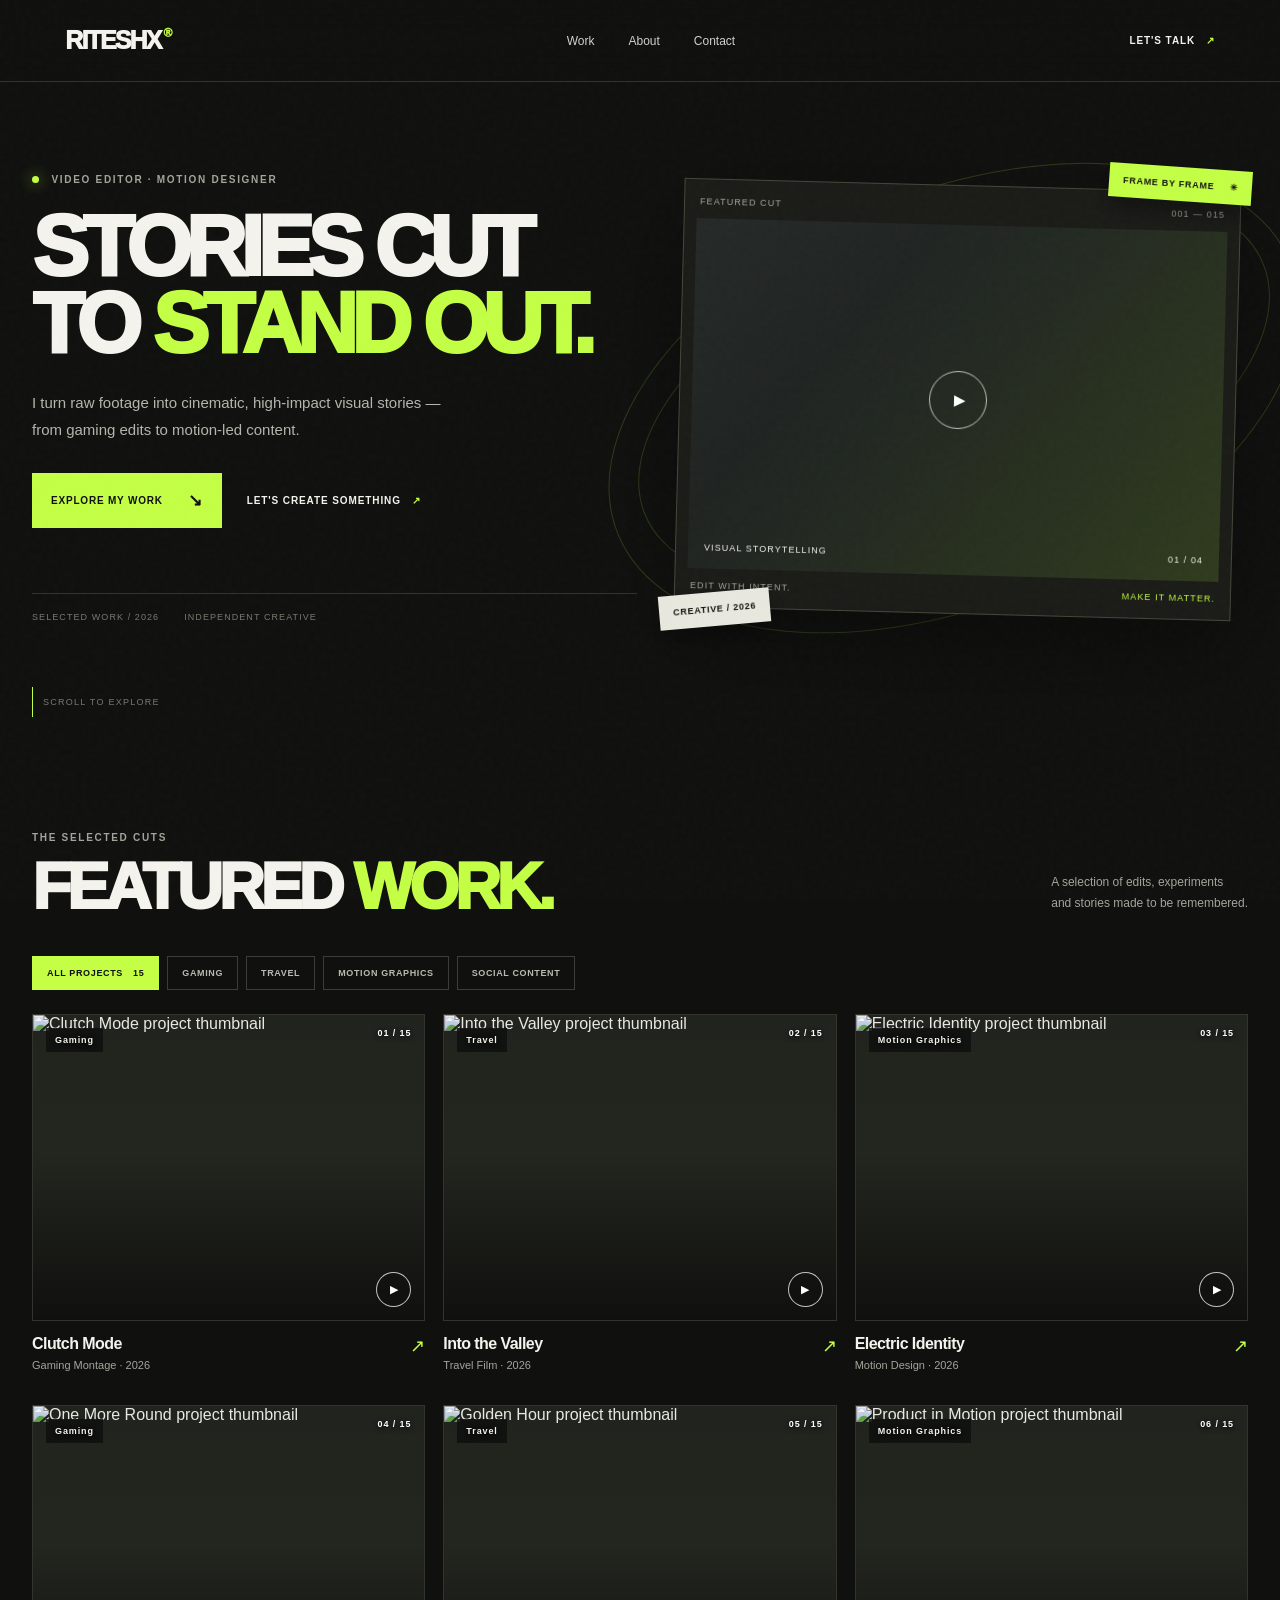
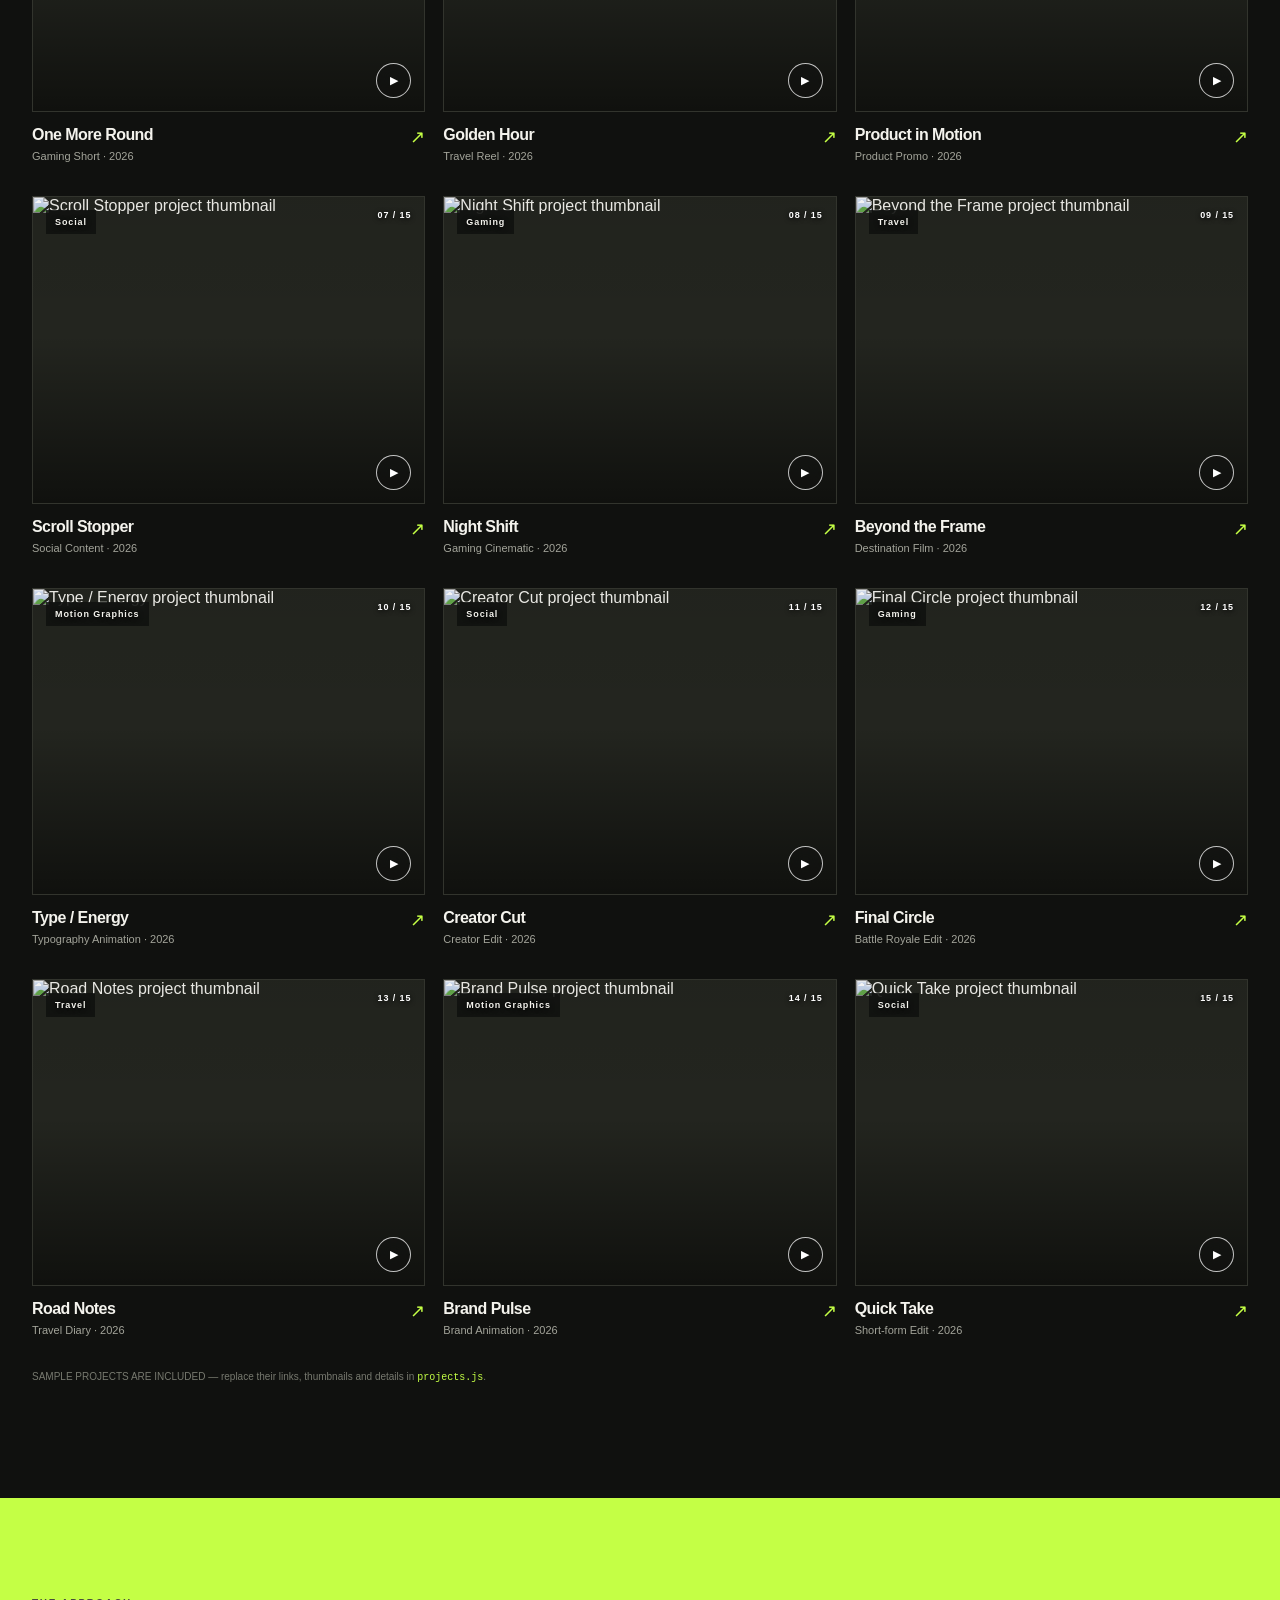
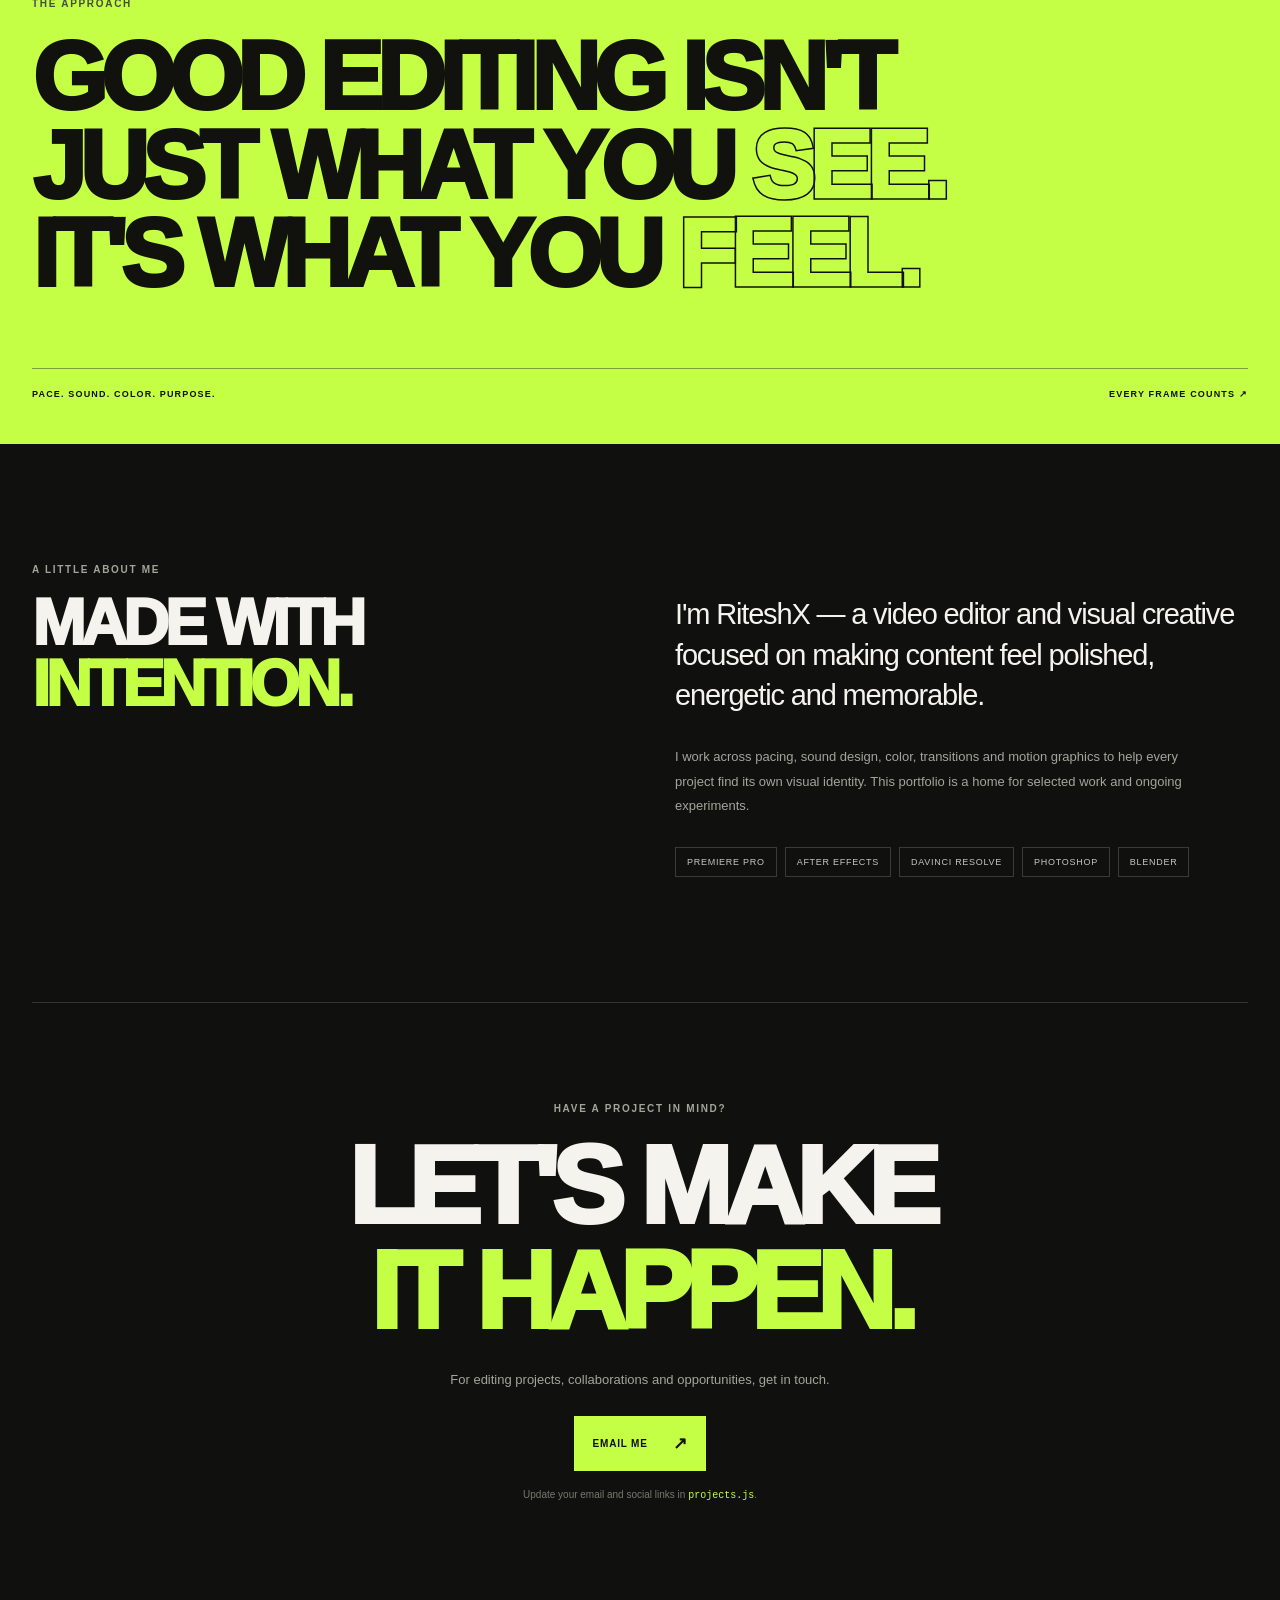
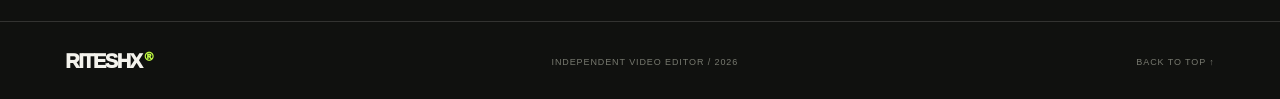
==== index.html @ 4f47b0ae "Add files via upload" ====
<!DOCTYPE html>
<html lang="en">
<head>
  <meta charset="UTF-8">
  <meta name="viewport" content="width=device-width, initial-scale=1.0">
  <meta name="theme-color" content="#10110f">
  <meta name="description" content="RiteshX — video editor and motion designer. Explore selected video projects, gaming edits, travel films and motion graphics.">
  <title>RiteshX® — Video Editor & Motion Designer</title>
  <link rel="preconnect" href="https://www.youtube-nocookie.com">
  <link rel="stylesheet" href="style.css">
  <script src="projects.js" defer></script>
  <script src="script.js" defer></script>
</head>
<body>
  <div class="noise" aria-hidden="true"></div>
  <header class="site-header">
    <a class="wordmark" href="#home" aria-label="RiteshX home">RITESHX<span>®</span></a>
    <nav aria-label="Main navigation">
      <a href="#work">Work</a>
      <a href="#about">About</a>
      <a href="#contact">Contact</a>
    </nav>
    <a class="header-cta" href="#contact">LET'S TALK <span>↗</span></a>
    <button class="menu-toggle" aria-label="Open navigation" aria-expanded="false">☰</button>
  </header>

  <main>
    <section class="hero section-wrap" id="home">
      <div class="hero-copy">
        <p class="eyebrow"><span class="status-dot"></span> VIDEO EDITOR · MOTION DESIGNER</p>
        <h1>STORIES CUT<br>TO <em>STAND OUT.</em></h1>
        <p class="hero-description">I turn raw footage into cinematic, high-impact visual stories — from gaming edits to motion-led content.</p>
        <div class="hero-actions">
          <a class="button button-primary" href="#work">EXPLORE MY WORK <span>↘</span></a>
          <a class="text-link" href="#contact">LET'S CREATE SOMETHING <span>↗</span></a>
        </div>
        <div class="hero-meta">
          <span>SELECTED WORK / 2026</span>
          <span>INDEPENDENT CREATIVE</span>
        </div>
      </div>
      <div class="hero-art" aria-label="Featured project preview">
        <div class="hero-frame">
          <div class="hero-frame-top"><span>FEATURED CUT</span><span>001 — 015</span></div>
          <div class="hero-image" id="hero-image">
            <div class="hero-image-overlay"></div>
            <div class="hero-play">▶</div>
            <div class="hero-image-caption"><span>VISUAL STORYTELLING</span><span>01 / 04</span></div>
          </div>
          <div class="hero-frame-bottom"><span>EDIT WITH INTENT.</span><span class="lime">MAKE IT MATTER.</span></div>
        </div>
        <div class="orbit orbit-one"></div><div class="orbit orbit-two"></div>
        <div class="floating-tag tag-top">FRAME BY FRAME <span>✳</span></div>
        <div class="floating-tag tag-bottom">CREATIVE / 2026</div>
      </div>
      <a class="scroll-cue" href="#work"><span></span> SCROLL TO EXPLORE</a>
    </section>

    <section class="work-section section-wrap" id="work">
      <div class="section-heading">
        <div><p class="eyebrow">THE SELECTED CUTS</p><h2>FEATURED <em>WORK.</em></h2></div>
        <p class="section-note">A selection of edits, experiments<br>and stories made to be remembered.</p>
      </div>
      <div class="filter-row" id="filters" aria-label="Filter projects">
        <button class="filter-chip active" data-filter="All">ALL PROJECTS <span>15</span></button>
        <button class="filter-chip" data-filter="Gaming">GAMING</button>
        <button class="filter-chip" data-filter="Travel">TRAVEL</button>
        <button class="filter-chip" data-filter="Motion Graphics">MOTION GRAPHICS</button>
        <button class="filter-chip" data-filter="Social">SOCIAL CONTENT</button>
      </div>
      <div class="project-grid" id="project-grid" aria-live="polite"></div>
      <p class="grid-footnote">SAMPLE PROJECTS ARE INCLUDED — replace their links, thumbnails and details in <code>projects.js</code>.</p>
    </section>

    <section class="statement-section">
      <div class="section-wrap statement-inner">
        <p class="eyebrow">THE APPROACH</p>
        <h2>GOOD EDITING ISN'T<br>JUST WHAT YOU <em>SEE.</em><br>IT'S WHAT YOU <em>FEEL.</em></h2>
        <div class="statement-bottom"><span>PACE. SOUND. COLOR. PURPOSE.</span><span>EVERY FRAME COUNTS ↗</span></div>
      </div>
    </section>

    <section class="about-section section-wrap" id="about">
      <div class="about-title"><p class="eyebrow">A LITTLE ABOUT ME</p><h2>MADE WITH<br><em>INTENTION.</em></h2></div>
      <div class="about-content">
        <p class="about-lead">I'm RiteshX — a video editor and visual creative focused on making content feel polished, energetic and memorable.</p>
        <p class="about-body">I work across pacing, sound design, color, transitions and motion graphics to help every project find its own visual identity. This portfolio is a home for selected work and ongoing experiments.</p>
        <div class="tool-list"><span>PREMIERE PRO</span><span>AFTER EFFECTS</span><span>DAVINCI RESOLVE</span><span>PHOTOSHOP</span><span>BLENDER</span></div>
      </div>
    </section>

    <section class="contact-section section-wrap" id="contact">
      <p class="eyebrow">HAVE A PROJECT IN MIND?</p>
      <h2>LET'S MAKE<br><em>IT HAPPEN.</em></h2>
      <p class="contact-copy">For editing projects, collaborations and opportunities, get in touch.</p>
      <a class="button button-primary" id="email-link" href="mailto:hello@example.com">EMAIL ME <span>↗</span></a>
      <p class="contact-hint">Update your email and social links in <code>projects.js</code>.</p>
    </section>
  </main>

  <footer class="site-footer">
    <a class="wordmark" href="#home">RITESHX<span>®</span></a>
    <span>INDEPENDENT VIDEO EDITOR / 2026</span>
    <a href="#home">BACK TO TOP ↑</a>
  </footer>

  <div class="modal" id="project-modal" role="dialog" aria-modal="true" aria-labelledby="modal-title" hidden>
    <div class="modal-backdrop" data-close-modal></div>
    <div class="modal-panel">
      <button class="modal-close" aria-label="Close project details" data-close-modal>×</button>
      <div class="modal-video-wrap" id="modal-video-wrap"></div>
      <div class="modal-details">
        <div><p class="eyebrow" id="modal-category">PROJECT</p><h2 id="modal-title">Project title</h2></div>
        <div class="modal-copy"><p id="modal-description"></p><div class="modal-meta"><span id="modal-role"></span><span id="modal-tools"></span></div><a class="text-link modal-youtube-link" id="modal-youtube-link" href="#" target="_blank" rel="noopener noreferrer">WATCH ON YOUTUBE ↗</a></div>
      </div>
    </div>
  </div>
</body>
</html>
---- style.css ----
:root {
  --bg: #10110f;
  --panel: #171815;
  --panel-2: #20211d;
  --text: #f4f3ed;
  --muted: #a3a49a;
  --line: rgba(244,243,237,.15);
  --lime: #c4ff45;
  --max: 1240px;
}
* { box-sizing: border-box; }
html { scroll-behavior: smooth; scroll-padding-top: 90px; }
body { margin: 0; background: var(--bg); color: var(--text); font-family: Inter, "Helvetica Neue", Arial, sans-serif; }
body.modal-open { overflow: hidden; }
a { color: inherit; text-decoration: none; }
button { font: inherit; }
::selection { color: #10110f; background: var(--lime); }
.noise { position: fixed; inset: 0; pointer-events: none; z-index: 20; opacity: .035; background-image: url("data:image/svg+xml,%3Csvg viewBox='0 0 180 180' xmlns='http://www.w3.org/2000/svg'%3E%3Cfilter id='n'%3E%3CfeTurbulence type='fractalNoise' baseFrequency='.9' numOctaves='3' stitchTiles='stitch'/%3E%3C/filter%3E%3Crect width='100%25' height='100%25' filter='url(%23n)' opacity='.6'/%3E%3C/svg%3E"); }
.section-wrap { width: min(var(--max), calc(100% - 64px)); margin: 0 auto; }
.site-header { height: 82px; display: flex; align-items: center; justify-content: space-between; padding: 0 5.1%; border-bottom: 1px solid var(--line); position: sticky; top: 0; z-index: 10; background: rgba(16,17,15,.88); backdrop-filter: blur(16px); }
.wordmark { font-weight: 950; letter-spacing: -.075em; font-size: 25px; }
.wordmark span { color: var(--lime); font-size: 12px; vertical-align: top; margin-left: 3px; letter-spacing: 0; }
.site-header nav { display: flex; gap: 34px; color: #d2d2ca; font-size: 12px; }
.site-header nav a:hover, .site-footer a:hover { color: var(--lime); }
.header-cta, .text-link { font-size: 10px; font-weight: 800; letter-spacing: .09em; }
.header-cta span, .text-link span { color: var(--lime); margin-left: 7px; }
.menu-toggle { display: none; background: none; border: 0; color: var(--text); font-size: 24px; }
.hero { min-height: 660px; display: grid; grid-template-columns: 1.02fr .98fr; align-items: center; gap: 30px; position: relative; padding-top: 62px; padding-bottom: 90px; }
.eyebrow { font-size: 10px; letter-spacing: .17em; font-weight: 800; color: var(--muted); margin: 0 0 24px; }
.status-dot { display: inline-block; width: 7px; height: 7px; background: var(--lime); border-radius: 50%; margin-right: 8px; box-shadow: 0 0 14px rgba(196,255,69,.65); }
h1, h2, p { margin-top: 0; }
.hero h1 { font-size: clamp(50px, 6.6vw, 92px); line-height: .91; letter-spacing: -.075em; margin: 0; font-weight: 950; }
h1 em, h2 em { color: var(--lime); font-style: normal; }
.hero-description { max-width: 425px; color: #b5b6ad; font-size: 15px; line-height: 1.8; margin: 27px 0 30px; }
.hero-actions { display: flex; align-items: center; gap: 25px; flex-wrap: wrap; }
.button { display: inline-flex; align-items: center; gap: 25px; padding: 16px 18px; font-size: 10px; letter-spacing: .08em; font-weight: 900; border: 1px solid transparent; transition: transform .2s, background .2s; }
.button:hover { transform: translateY(-3px); }
.button-primary { background: var(--lime); color: #10110f; }
.button-primary span { font-size: 17px; }
.hero-meta { display: flex; gap: 25px; flex-wrap: wrap; border-top: 1px solid var(--line); padding-top: 18px; margin-top: 65px; color: #77796f; font-size: 9px; letter-spacing: .12em; }
.hero-art { position: relative; padding: 22px 12px 20px; }
.hero-frame { position: relative; z-index: 1; background: #1b1c18; border: 1px solid #44463a; padding: 12px; transform: rotate(1.5deg); box-shadow: 0 30px 90px rgba(0,0,0,.42); }
.hero-frame-top, .hero-frame-bottom { display: flex; justify-content: space-between; font-size: 9px; letter-spacing: .12em; padding: 5px 3px 12px; color: #a5a69c; }
.hero-frame-bottom { padding: 12px 3px 4px; }
.lime { color: var(--lime); }
.hero-image { min-height: 350px; position: relative; overflow: hidden; background: #282d2b url("https://images.unsplash.com/photo-1519608487953-e999c86e7455?auto=format&fit=crop&w=1200&q=85") center/cover; }
.hero-image:after { content: ""; position: absolute; inset: 0; background: linear-gradient(135deg, rgba(9,12,10,.08), rgba(9,12,10,.7)); }
.hero-image-overlay { position: absolute; inset: 0; z-index: 1; background: linear-gradient(130deg, transparent 30%, rgba(196,255,69,.16)); mix-blend-mode: screen; }
.hero-play { position: absolute; z-index: 2; top: 50%; left: 50%; transform: translate(-50%,-50%); width: 58px; height: 58px; display: grid; place-items: center; padding-left: 3px; border: 1px solid rgba(255,255,255,.7); border-radius: 50%; color: white; font-size: 15px; backdrop-filter: blur(6px); }
.hero-image-caption { position: absolute; z-index: 2; bottom: 16px; left: 16px; right: 16px; display: flex; justify-content: space-between; font-size: 9px; letter-spacing: .12em; }
.orbit { position: absolute; border: 1px solid rgba(196,255,69,.18); border-radius: 50%; transform: rotate(-22deg); }
.orbit-one { width: 115%; height: 70%; top: 13%; left: -8%; }
.orbit-two { width: 125%; height: 88%; top: 6%; left: -13%; }
.floating-tag { position: absolute; z-index: 2; background: var(--lime); color: #151610; font-size: 9px; font-weight: 900; letter-spacing: .08em; padding: 12px 14px; box-shadow: 0 10px 25px #0006; }
.floating-tag span { margin-left: 12px; }
.tag-top { top: 4px; right: -4px; transform: rotate(4deg); }
.tag-bottom { bottom: 8px; left: -8px; background: #e8e8df; transform: rotate(-5deg); }
.scroll-cue { position: absolute; bottom: 25px; left: 0; display: flex; gap: 10px; align-items: center; font-size: 9px; letter-spacing: .14em; color: #77796f; }
.scroll-cue span { height: 30px; width: 1px; background: var(--lime); }
.work-section { padding-top: 90px; padding-bottom: 115px; }
.section-heading { display: flex; justify-content: space-between; align-items: end; margin-bottom: 38px; }
.section-heading .eyebrow { margin-bottom: 14px; }
h2 { font-size: clamp(38px, 5vw, 64px); line-height: .95; letter-spacing: -.07em; font-weight: 950; margin-bottom: 0; }
.section-note { color: var(--muted); font-size: 12px; line-height: 1.8; margin-bottom: 3px; }
.filter-row { display: flex; flex-wrap: wrap; gap: 8px; margin-bottom: 24px; }
.filter-chip { cursor: pointer; border: 1px solid #3c3d36; background: transparent; color: #b9bab1; padding: 11px 14px; font-size: 9px; font-weight: 800; letter-spacing: .07em; transition: .2s; }
.filter-chip span { color: var(--lime); margin-left: 7px; }
.filter-chip:hover, .filter-chip.active { color: #11120e; background: var(--lime); border-color: var(--lime); }
.filter-chip.active span { color: #11120e; }
.project-grid { display: grid; grid-template-columns: repeat(3, minmax(0,1fr)); gap: 34px 18px; }
.project-card { min-width: 0; cursor: pointer; outline: none; }
.project-card:focus-visible .project-thumb { outline: 2px solid var(--lime); outline-offset: 4px; }
.project-thumb { aspect-ratio: 1.28; background: #23251f; position: relative; overflow: hidden; border: 1px solid #32342d; }
.project-thumb img, .project-thumb video { width: 100%; height: 100%; object-fit: cover; display: block; transition: transform .65s cubic-bezier(.2,.75,.2,1), filter .4s; }
.project-thumb img { filter: saturate(.8); }
.project-card:hover .project-thumb img, .project-card:hover .project-thumb video { transform: scale(1.055); }
.project-thumb:after { content: ""; position: absolute; inset: 0; pointer-events: none; background: linear-gradient(180deg, rgba(0,0,0,.05), transparent 45%, rgba(0,0,0,.55)); }
.card-topline { position: absolute; top: 13px; left: 13px; right: 13px; z-index: 2; display: flex; justify-content: space-between; font-size: 9px; font-weight: 800; letter-spacing: .1em; text-shadow: 0 1px 5px #000; }
.card-category { background: rgba(14,15,13,.78); padding: 7px 9px; backdrop-filter: blur(8px); }
.card-index { color: white; }
.preview-indicator { position: absolute; z-index: 2; right: 13px; bottom: 13px; width: 35px; height: 35px; display: grid; place-items: center; border-radius: 50%; border: 1px solid rgba(255,255,255,.75); color: white; font-size: 11px; background: #1115; backdrop-filter: blur(8px); transition: .25s; }
.project-card:hover .preview-indicator { background: var(--lime); color: #111; border-color: var(--lime); }
.project-info { display: flex; justify-content: space-between; gap: 12px; align-items: start; padding-top: 14px; }
.project-info h3 { font-size: 16px; letter-spacing: -.035em; margin: 0 0 6px; }
.project-info p { font-size: 11px; color: var(--muted); margin: 0; }
.project-arrow { color: var(--lime); font-size: 18px; }
.grid-footnote { margin: 35px 0 0; font-size: 10px; color: #77796f; }
code { font-family: Consolas, monospace; color: var(--lime); }
.statement-section { background: var(--lime); color: #11120e; padding: 100px 0 45px; }
.statement-inner .eyebrow { color: #484d3b; }
.statement-inner h2 { font-size: clamp(45px, 7.5vw, 100px); line-height: .92; }
.statement-inner h2 em { color: transparent; -webkit-text-stroke: 1.5px #11120e; }
.statement-bottom { display: flex; justify-content: space-between; gap: 15px; border-top: 1px solid #7d9e3a; padding-top: 20px; margin-top: 70px; font-size: 9px; font-weight: 900; letter-spacing: .13em; }
.about-section { display: grid; grid-template-columns: 1fr 1fr; gap: 70px; padding-top: 120px; padding-bottom: 125px; }
.about-title .eyebrow { margin-bottom: 18px; }
.about-content { padding-top: 30px; }
.about-lead { font-size: clamp(20px, 2.5vw, 29px); line-height: 1.4; letter-spacing: -.04em; }
.about-body { color: var(--muted); font-size: 13px; line-height: 1.9; max-width: 510px; }
.tool-list { display: flex; flex-wrap: wrap; gap: 8px; margin-top: 28px; }
.tool-list span { border: 1px solid #3a3c34; padding: 9px 11px; color: #c6c7bd; font-size: 9px; letter-spacing: .08em; }
.contact-section { border-top: 1px solid var(--line); text-align: center; padding-top: 100px; padding-bottom: 110px; }
.contact-section .eyebrow { margin-bottom: 20px; }
.contact-section h2 { font-size: clamp(55px, 9vw, 110px); }
.contact-copy { margin: 25px auto 25px; max-width: 380px; color: var(--muted); font-size: 13px; line-height: 1.8; }
.contact-hint { margin-top: 18px; font-size: 10px; color: #77796f; }
.site-footer { border-top: 1px solid var(--line); min-height: 80px; padding: 20px 5.1%; display: flex; align-items: center; justify-content: space-between; gap: 20px; color: #77796f; font-size: 9px; letter-spacing: .1em; }
.site-footer .wordmark { color: var(--text); font-size: 20px; }
.modal[hidden] { display: none; }
.modal { position: fixed; inset: 0; z-index: 50; display: grid; place-items: center; padding: 22px; }
.modal-backdrop { position: absolute; inset: 0; background: rgba(0,0,0,.82); backdrop-filter: blur(12px); }
.modal-panel { position: relative; z-index: 1; width: min(960px, 100%); max-height: 92vh; overflow: auto; background: #171815; border: 1px solid #44463c; box-shadow: 0 25px 100px #000b; }
.modal-close { position: absolute; z-index: 4; right: 12px; top: 12px; border: 1px solid #ffffff65; background: #10110fbb; color: white; font-size: 27px; width: 40px; height: 40px; cursor: pointer; }
.modal-video-wrap { aspect-ratio: 16/9; background: #090a08; }
.modal-video-wrap iframe { width: 100%; height: 100%; border: 0; display: block; }
.modal-video-placeholder { display: grid; place-items: center; height: 100%; min-height: 240px; color: var(--muted); text-align: center; padding: 30px; }
.modal-details { padding: 28px 32px 34px; display: grid; grid-template-columns: .9fr 1.1fr; gap: 30px; }
.modal-details .eyebrow { margin-bottom: 12px; }
.modal-details h2 { font-size: clamp(28px,4vw,44px); }
.modal-copy p { color: #c1c2b8; font-size: 13px; line-height: 1.8; }
.modal-meta { display: flex; flex-wrap: wrap; gap: 8px; margin: 18px 0 22px; }
.modal-meta span { font-size: 9px; color: var(--lime); border: 1px solid #4a4d3e; padding: 8px 10px; }
.modal-youtube-link { display: inline-block; }
@media (max-width: 900px) {
  .hero { grid-template-columns: 1fr; padding-top: 70px; gap: 45px; }
  .hero-copy { max-width: 700px; }
  .hero-art { width: min(600px, 90%); margin: 0 auto; }
  .hero-meta { margin-top: 35px; }
  .scroll-cue { display: none; }
  .project-grid { grid-template-columns: repeat(2,minmax(0,1fr)); }
  .about-section { gap: 35px; }
}
@media (max-width: 620px) {
  .section-wrap { width: calc(100% - 36px); }
  .site-header { height: 68px; padding: 0 18px; }
  .site-header nav { display: none; position: absolute; top: 67px; left: 0; right: 0; padding: 22px 18px; background: #151612; border-bottom: 1px solid var(--line); flex-direction: column; gap: 20px; }
  .site-header nav.open { display: flex; }
  .header-cta { margin-left: auto; margin-right: 18px; font-size: 9px; }
  .menu-toggle { display: block; cursor: pointer; }
  .hero { min-height: auto; padding-top: 58px; padding-bottom: 65px; }
  .hero h1 { font-size: clamp(48px, 14vw, 76px); }
  .hero-description { font-size: 13px; }
  .hero-actions { align-items: flex-start; flex-direction: column; gap: 18px; }
  .hero-meta { font-size: 8px; gap: 14px; }
  .hero-art { width: 100%; padding: 15px 4px; }
  .hero-image { min-height: 260px; }
  .floating-tag { font-size: 8px; padding: 10px; }
  .work-section { padding-top: 65px; padding-bottom: 75px; }
  .section-heading { align-items: flex-start; flex-direction: column; gap: 18px; }
  .section-note br { display: none; }
  .filter-row { gap: 6px; }
  .filter-chip { padding: 10px; font-size: 8px; }
  .project-grid { gap: 26px 10px; }
  .project-thumb { aspect-ratio: .95; }
  .project-info h3 { font-size: 13px; }
  .project-info p { font-size: 10px; line-height: 1.5; }
  .card-topline { top: 8px; left: 8px; right: 8px; font-size: 7px; }
  .card-category { padding: 6px; }
  .preview-indicator { right: 8px; bottom: 8px; width: 29px; height: 29px; }
  .statement-section { padding-top: 70px; }
  .statement-bottom { margin-top: 45px; flex-direction: column; }
  .about-section { grid-template-columns: 1fr; gap: 20px; padding-top: 80px; padding-bottom: 80px; }
  .about-content { padding-top: 0; }
  .contact-section { padding-top: 75px; padding-bottom: 80px; }
  .site-footer { padding: 22px 18px; flex-wrap: wrap; font-size: 8px; }
  .site-footer > span { order: 3; width: 100%; }
  .modal { padding: 10px; }
  .modal-details { grid-template-columns: 1fr; gap: 20px; padding: 22px 18px 25px; }
  .modal-video-wrap { aspect-ratio: 16/9; }
}
@media (prefers-reduced-motion: reduce) {
  *, *::before, *::after { scroll-behavior: auto !important; transition-duration: .01ms !important; animation-duration: .01ms !important; }
}
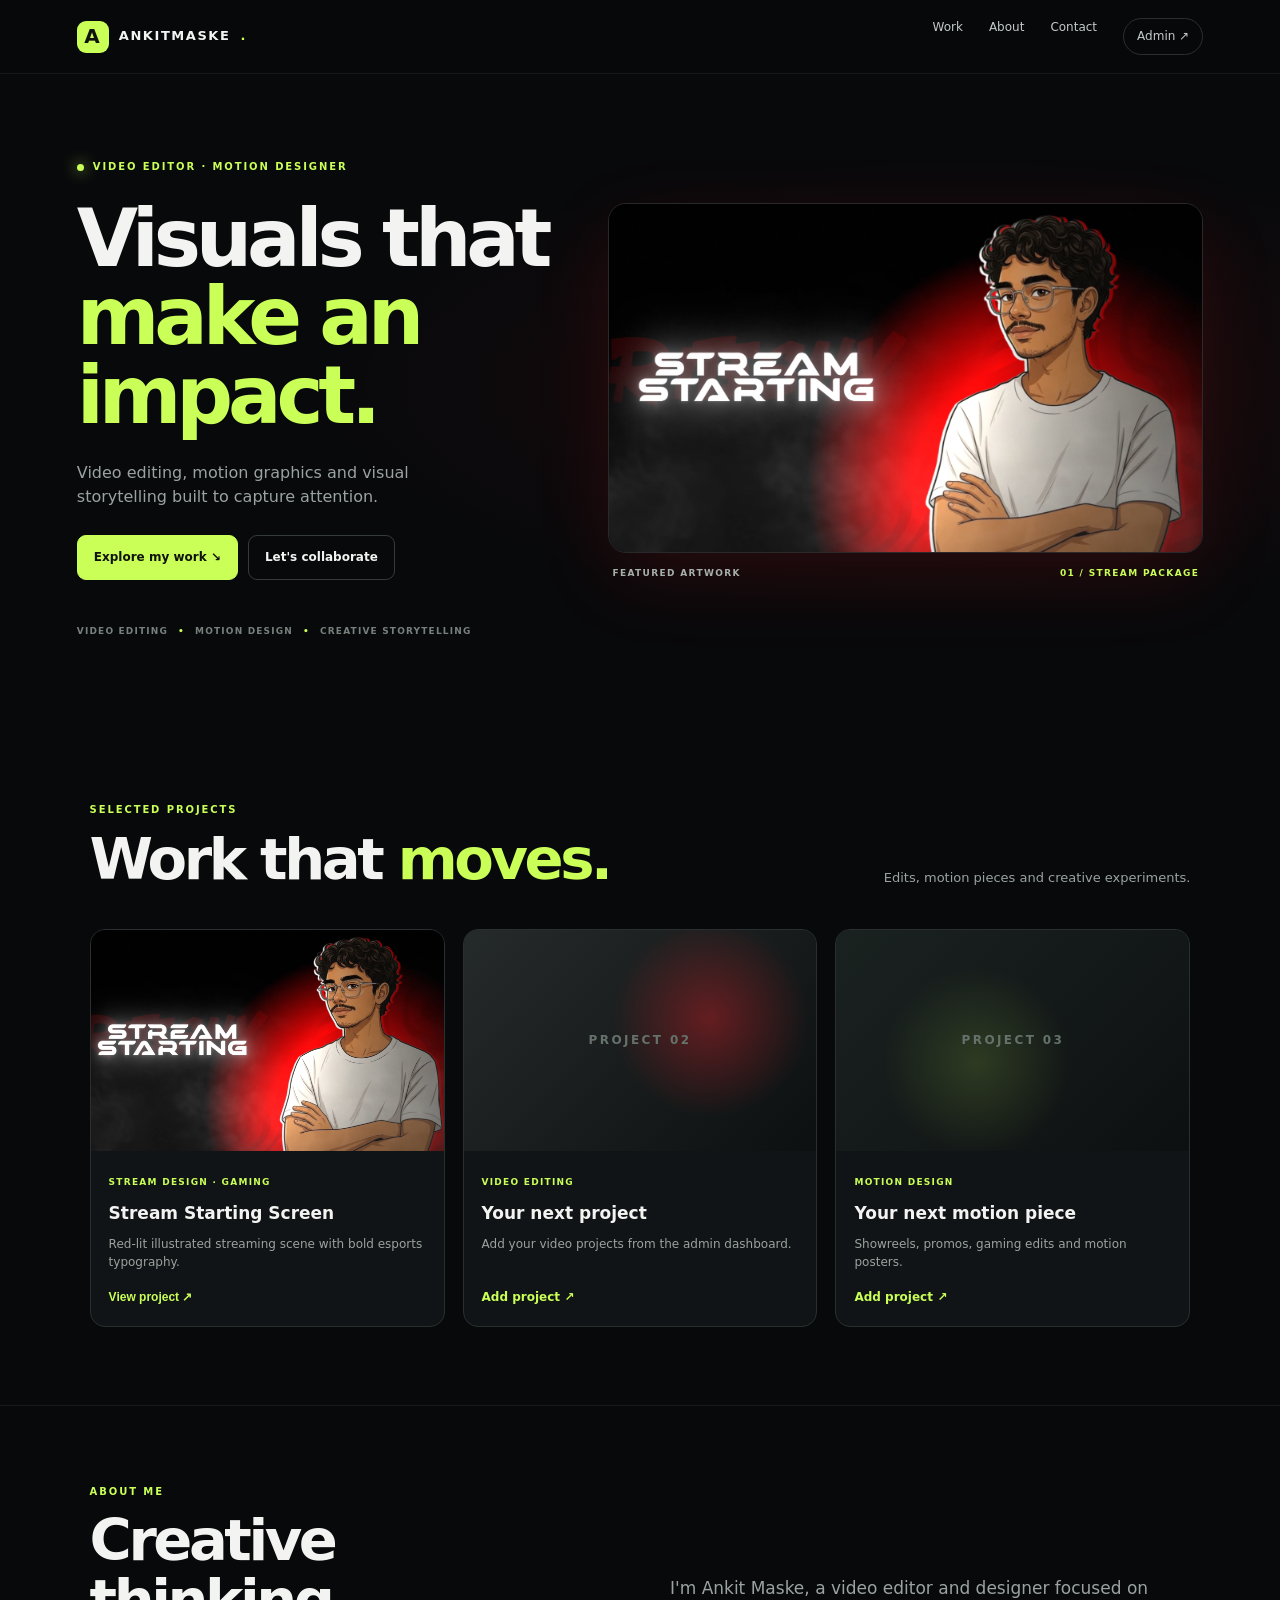
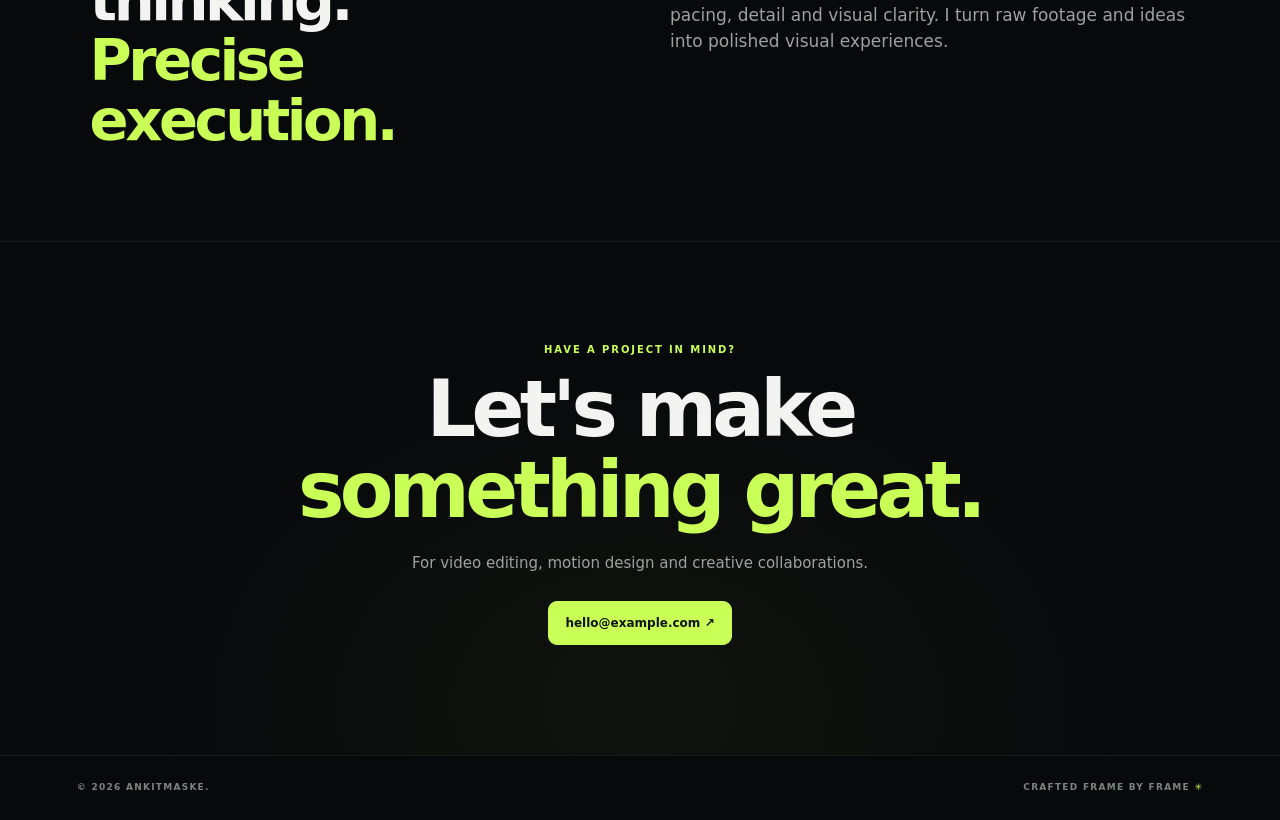
==== commit 11e4b490: "Add files via upload" ====
--- a/index.html
+++ b/index.html
@@ -1,119 +1,12 @@
-<!DOCTYPE html>
-<html lang="en">
-<head>
-  <meta charset="UTF-8">
-  <meta name="viewport" content="width=device-width, initial-scale=1.0">
-  <meta name="theme-color" content="#10110f">
-  <meta name="description" content="RiteshX — video editor and motion designer. Explore selected video projects, gaming edits, travel films and motion graphics.">
-  <title>RiteshX® — Video Editor & Motion Designer</title>
-  <link rel="preconnect" href="https://www.youtube-nocookie.com">
-  <link rel="stylesheet" href="style.css">
-  <script src="projects.js" defer></script>
-  <script src="script.js" defer></script>
-</head>
+<!doctype html>
+<html lang="en"><head><meta charset="utf-8"><meta name="viewport" content="width=device-width,initial-scale=1"><meta name="theme-color" content="#08090b"><title>AnkitMaske | Video Editor & Motion Designer</title><link rel="stylesheet" href="style.css"></head>
 <body>
-  <div class="noise" aria-hidden="true"></div>
-  <header class="site-header">
-    <a class="wordmark" href="#home" aria-label="RiteshX home">RITESHX<span>®</span></a>
-    <nav aria-label="Main navigation">
-      <a href="#work">Work</a>
-      <a href="#about">About</a>
-      <a href="#contact">Contact</a>
-    </nav>
-    <a class="header-cta" href="#contact">LET'S TALK <span>↗</span></a>
-    <button class="menu-toggle" aria-label="Open navigation" aria-expanded="false">☰</button>
-  </header>
-
-  <main>
-    <section class="hero section-wrap" id="home">
-      <div class="hero-copy">
-        <p class="eyebrow"><span class="status-dot"></span> VIDEO EDITOR · MOTION DESIGNER</p>
-        <h1>STORIES CUT<br>TO <em>STAND OUT.</em></h1>
-        <p class="hero-description">I turn raw footage into cinematic, high-impact visual stories — from gaming edits to motion-led content.</p>
-        <div class="hero-actions">
-          <a class="button button-primary" href="#work">EXPLORE MY WORK <span>↘</span></a>
-          <a class="text-link" href="#contact">LET'S CREATE SOMETHING <span>↗</span></a>
-        </div>
-        <div class="hero-meta">
-          <span>SELECTED WORK / 2026</span>
-          <span>INDEPENDENT CREATIVE</span>
-        </div>
-      </div>
-      <div class="hero-art" aria-label="Featured project preview">
-        <div class="hero-frame">
-          <div class="hero-frame-top"><span>FEATURED CUT</span><span>001 — 015</span></div>
-          <div class="hero-image" id="hero-image">
-            <div class="hero-image-overlay"></div>
-            <div class="hero-play">▶</div>
-            <div class="hero-image-caption"><span>VISUAL STORYTELLING</span><span>01 / 04</span></div>
-          </div>
-          <div class="hero-frame-bottom"><span>EDIT WITH INTENT.</span><span class="lime">MAKE IT MATTER.</span></div>
-        </div>
-        <div class="orbit orbit-one"></div><div class="orbit orbit-two"></div>
-        <div class="floating-tag tag-top">FRAME BY FRAME <span>✳</span></div>
-        <div class="floating-tag tag-bottom">CREATIVE / 2026</div>
-      </div>
-      <a class="scroll-cue" href="#work"><span></span> SCROLL TO EXPLORE</a>
-    </section>
-
-    <section class="work-section section-wrap" id="work">
-      <div class="section-heading">
-        <div><p class="eyebrow">THE SELECTED CUTS</p><h2>FEATURED <em>WORK.</em></h2></div>
-        <p class="section-note">A selection of edits, experiments<br>and stories made to be remembered.</p>
-      </div>
-      <div class="filter-row" id="filters" aria-label="Filter projects">
-        <button class="filter-chip active" data-filter="All">ALL PROJECTS <span>15</span></button>
-        <button class="filter-chip" data-filter="Gaming">GAMING</button>
-        <button class="filter-chip" data-filter="Travel">TRAVEL</button>
-        <button class="filter-chip" data-filter="Motion Graphics">MOTION GRAPHICS</button>
-        <button class="filter-chip" data-filter="Social">SOCIAL CONTENT</button>
-      </div>
-      <div class="project-grid" id="project-grid" aria-live="polite"></div>
-      <p class="grid-footnote">SAMPLE PROJECTS ARE INCLUDED — replace their links, thumbnails and details in <code>projects.js</code>.</p>
-    </section>
-
-    <section class="statement-section">
-      <div class="section-wrap statement-inner">
-        <p class="eyebrow">THE APPROACH</p>
-        <h2>GOOD EDITING ISN'T<br>JUST WHAT YOU <em>SEE.</em><br>IT'S WHAT YOU <em>FEEL.</em></h2>
-        <div class="statement-bottom"><span>PACE. SOUND. COLOR. PURPOSE.</span><span>EVERY FRAME COUNTS ↗</span></div>
-      </div>
-    </section>
-
-    <section class="about-section section-wrap" id="about">
-      <div class="about-title"><p class="eyebrow">A LITTLE ABOUT ME</p><h2>MADE WITH<br><em>INTENTION.</em></h2></div>
-      <div class="about-content">
-        <p class="about-lead">I'm RiteshX — a video editor and visual creative focused on making content feel polished, energetic and memorable.</p>
-        <p class="about-body">I work across pacing, sound design, color, transitions and motion graphics to help every project find its own visual identity. This portfolio is a home for selected work and ongoing experiments.</p>
-        <div class="tool-list"><span>PREMIERE PRO</span><span>AFTER EFFECTS</span><span>DAVINCI RESOLVE</span><span>PHOTOSHOP</span><span>BLENDER</span></div>
-      </div>
-    </section>
-
-    <section class="contact-section section-wrap" id="contact">
-      <p class="eyebrow">HAVE A PROJECT IN MIND?</p>
-      <h2>LET'S MAKE<br><em>IT HAPPEN.</em></h2>
-      <p class="contact-copy">For editing projects, collaborations and opportunities, get in touch.</p>
-      <a class="button button-primary" id="email-link" href="mailto:hello@example.com">EMAIL ME <span>↗</span></a>
-      <p class="contact-hint">Update your email and social links in <code>projects.js</code>.</p>
-    </section>
-  </main>
-
-  <footer class="site-footer">
-    <a class="wordmark" href="#home">RITESHX<span>®</span></a>
-    <span>INDEPENDENT VIDEO EDITOR / 2026</span>
-    <a href="#home">BACK TO TOP ↑</a>
-  </footer>
-
-  <div class="modal" id="project-modal" role="dialog" aria-modal="true" aria-labelledby="modal-title" hidden>
-    <div class="modal-backdrop" data-close-modal></div>
-    <div class="modal-panel">
-      <button class="modal-close" aria-label="Close project details" data-close-modal>×</button>
-      <div class="modal-video-wrap" id="modal-video-wrap"></div>
-      <div class="modal-details">
-        <div><p class="eyebrow" id="modal-category">PROJECT</p><h2 id="modal-title">Project title</h2></div>
-        <div class="modal-copy"><p id="modal-description"></p><div class="modal-meta"><span id="modal-role"></span><span id="modal-tools"></span></div><a class="text-link modal-youtube-link" id="modal-youtube-link" href="#" target="_blank" rel="noopener noreferrer">WATCH ON YOUTUBE ↗</a></div>
-      </div>
-    </div>
-  </div>
-</body>
-</html>
+<header class="nav"><a class="brand" href="#"><span class="mark">A</span> ANKITMASKE<span class="lime">.</span></a><nav><a href="#work">Work</a><a href="#about">About</a><a href="#contact">Contact</a><a class="adminlink" href="admin.html">Admin ↗</a></nav></header>
+<main>
+<section class="hero"><div class="hero-copy"><div class="eyebrow"><i></i> VIDEO EDITOR · MOTION DESIGNER</div><h1>Visuals that<br><span>make an impact.</span></h1><p>Video editing, motion graphics and visual storytelling built to capture attention.</p><div class="actions"><a class="button primary" href="#work">Explore my work ↘</a><a class="button" href="#contact">Let's collaborate</a></div><div class="tags">VIDEO EDITING <b>•</b> MOTION DESIGN <b>•</b> CREATIVE STORYTELLING</div></div><div class="hero-art"><img src="assets/stream-starting.png" alt="Illustrated stream starting artwork by AnkitMaske"><div class="art-label">FEATURED ARTWORK <span>01 / STREAM PACKAGE</span></div></div></section>
+<section id="work" class="section"><div class="section-title"><div><div class="eyebrow">SELECTED PROJECTS</div><h2>Work that <span>moves.</span></h2></div><p>Edits, motion pieces and creative experiments.</p></div><div id="projectGrid" class="grid"><article class="project"><img src="assets/stream-starting.png" alt="Stream Starting artwork"><div class="project-meta"><span>STREAM DESIGN · GAMING</span><h3>Stream Starting Screen</h3><p>Red-lit illustrated streaming scene with bold esports typography.</p><button class="view" data-project="stream">View project ↗</button></div></article><article class="project placeholder"><div class="placeholder-art"><span>PROJECT 02</span></div><div class="project-meta"><span>VIDEO EDITING</span><h3>Your next project</h3><p>Add your video projects from the admin dashboard.</p><a class="view" href="admin.html">Add project ↗</a></div></article><article class="project placeholder"><div class="placeholder-art alt"><span>PROJECT 03</span></div><div class="project-meta"><span>MOTION DESIGN</span><h3>Your next motion piece</h3><p>Showreels, promos, gaming edits and motion posters.</p><a class="view" href="admin.html">Add project ↗</a></div></article></div></section>
+<section id="about" class="about section"><div><div class="eyebrow">ABOUT ME</div><h2>Creative thinking.<br><span>Precise execution.</span></h2></div><p>I'm Ankit Maske, a video editor and designer focused on pacing, detail and visual clarity. I turn raw footage and ideas into polished visual experiences.</p></section>
+<section id="contact" class="contact section"><div class="eyebrow">HAVE A PROJECT IN MIND?</div><h2>Let's make<br><span>something great.</span></h2><p>For video editing, motion design and creative collaborations.</p><a class="button primary" href="mailto:hello@example.com">hello@example.com ↗</a></section>
+</main><footer><span>© <span id="year"></span> ANKITMASKE.</span><span>CRAFTED FRAME BY FRAME <b class="lime">✳</b></span></footer>
+<div id="modal" class="modal hidden"><div class="shade" data-close></div><div class="modalbox"><button class="close" data-close>×</button><img src="assets/stream-starting.png" alt="Stream Starting artwork"><div class="modaltext"><div class="eyebrow">STREAM DESIGN · GAMING</div><h2>Stream Starting Screen</h2><p>Illustrated character artwork, bold typography and a dramatic red-and-black lighting palette.</p></div></div></div>
+<script src="app.js"></script></body></html>
--- a/style.css
+++ b/style.css
@@ -1,172 +1 @@
-:root {
-  --bg: #10110f;
-  --panel: #171815;
-  --panel-2: #20211d;
-  --text: #f4f3ed;
-  --muted: #a3a49a;
-  --line: rgba(244,243,237,.15);
-  --lime: #c4ff45;
-  --max: 1240px;
-}
-* { box-sizing: border-box; }
-html { scroll-behavior: smooth; scroll-padding-top: 90px; }
-body { margin: 0; background: var(--bg); color: var(--text); font-family: Inter, "Helvetica Neue", Arial, sans-serif; }
-body.modal-open { overflow: hidden; }
-a { color: inherit; text-decoration: none; }
-button { font: inherit; }
-::selection { color: #10110f; background: var(--lime); }
-.noise { position: fixed; inset: 0; pointer-events: none; z-index: 20; opacity: .035; background-image: url("data:image/svg+xml,%3Csvg viewBox='0 0 180 180' xmlns='http://www.w3.org/2000/svg'%3E%3Cfilter id='n'%3E%3CfeTurbulence type='fractalNoise' baseFrequency='.9' numOctaves='3' stitchTiles='stitch'/%3E%3C/filter%3E%3Crect width='100%25' height='100%25' filter='url(%23n)' opacity='.6'/%3E%3C/svg%3E"); }
-.section-wrap { width: min(var(--max), calc(100% - 64px)); margin: 0 auto; }
-.site-header { height: 82px; display: flex; align-items: center; justify-content: space-between; padding: 0 5.1%; border-bottom: 1px solid var(--line); position: sticky; top: 0; z-index: 10; background: rgba(16,17,15,.88); backdrop-filter: blur(16px); }
-.wordmark { font-weight: 950; letter-spacing: -.075em; font-size: 25px; }
-.wordmark span { color: var(--lime); font-size: 12px; vertical-align: top; margin-left: 3px; letter-spacing: 0; }
-.site-header nav { display: flex; gap: 34px; color: #d2d2ca; font-size: 12px; }
-.site-header nav a:hover, .site-footer a:hover { color: var(--lime); }
-.header-cta, .text-link { font-size: 10px; font-weight: 800; letter-spacing: .09em; }
-.header-cta span, .text-link span { color: var(--lime); margin-left: 7px; }
-.menu-toggle { display: none; background: none; border: 0; color: var(--text); font-size: 24px; }
-.hero { min-height: 660px; display: grid; grid-template-columns: 1.02fr .98fr; align-items: center; gap: 30px; position: relative; padding-top: 62px; padding-bottom: 90px; }
-.eyebrow { font-size: 10px; letter-spacing: .17em; font-weight: 800; color: var(--muted); margin: 0 0 24px; }
-.status-dot { display: inline-block; width: 7px; height: 7px; background: var(--lime); border-radius: 50%; margin-right: 8px; box-shadow: 0 0 14px rgba(196,255,69,.65); }
-h1, h2, p { margin-top: 0; }
-.hero h1 { font-size: clamp(50px, 6.6vw, 92px); line-height: .91; letter-spacing: -.075em; margin: 0; font-weight: 950; }
-h1 em, h2 em { color: var(--lime); font-style: normal; }
-.hero-description { max-width: 425px; color: #b5b6ad; font-size: 15px; line-height: 1.8; margin: 27px 0 30px; }
-.hero-actions { display: flex; align-items: center; gap: 25px; flex-wrap: wrap; }
-.button { display: inline-flex; align-items: center; gap: 25px; padding: 16px 18px; font-size: 10px; letter-spacing: .08em; font-weight: 900; border: 1px solid transparent; transition: transform .2s, background .2s; }
-.button:hover { transform: translateY(-3px); }
-.button-primary { background: var(--lime); color: #10110f; }
-.button-primary span { font-size: 17px; }
-.hero-meta { display: flex; gap: 25px; flex-wrap: wrap; border-top: 1px solid var(--line); padding-top: 18px; margin-top: 65px; color: #77796f; font-size: 9px; letter-spacing: .12em; }
-.hero-art { position: relative; padding: 22px 12px 20px; }
-.hero-frame { position: relative; z-index: 1; background: #1b1c18; border: 1px solid #44463a; padding: 12px; transform: rotate(1.5deg); box-shadow: 0 30px 90px rgba(0,0,0,.42); }
-.hero-frame-top, .hero-frame-bottom { display: flex; justify-content: space-between; font-size: 9px; letter-spacing: .12em; padding: 5px 3px 12px; color: #a5a69c; }
-.hero-frame-bottom { padding: 12px 3px 4px; }
-.lime { color: var(--lime); }
-.hero-image { min-height: 350px; position: relative; overflow: hidden; background: #282d2b url("https://images.unsplash.com/photo-1519608487953-e999c86e7455?auto=format&fit=crop&w=1200&q=85") center/cover; }
-.hero-image:after { content: ""; position: absolute; inset: 0; background: linear-gradient(135deg, rgba(9,12,10,.08), rgba(9,12,10,.7)); }
-.hero-image-overlay { position: absolute; inset: 0; z-index: 1; background: linear-gradient(130deg, transparent 30%, rgba(196,255,69,.16)); mix-blend-mode: screen; }
-.hero-play { position: absolute; z-index: 2; top: 50%; left: 50%; transform: translate(-50%,-50%); width: 58px; height: 58px; display: grid; place-items: center; padding-left: 3px; border: 1px solid rgba(255,255,255,.7); border-radius: 50%; color: white; font-size: 15px; backdrop-filter: blur(6px); }
-.hero-image-caption { position: absolute; z-index: 2; bottom: 16px; left: 16px; right: 16px; display: flex; justify-content: space-between; font-size: 9px; letter-spacing: .12em; }
-.orbit { position: absolute; border: 1px solid rgba(196,255,69,.18); border-radius: 50%; transform: rotate(-22deg); }
-.orbit-one { width: 115%; height: 70%; top: 13%; left: -8%; }
-.orbit-two { width: 125%; height: 88%; top: 6%; left: -13%; }
-.floating-tag { position: absolute; z-index: 2; background: var(--lime); color: #151610; font-size: 9px; font-weight: 900; letter-spacing: .08em; padding: 12px 14px; box-shadow: 0 10px 25px #0006; }
-.floating-tag span { margin-left: 12px; }
-.tag-top { top: 4px; right: -4px; transform: rotate(4deg); }
-.tag-bottom { bottom: 8px; left: -8px; background: #e8e8df; transform: rotate(-5deg); }
-.scroll-cue { position: absolute; bottom: 25px; left: 0; display: flex; gap: 10px; align-items: center; font-size: 9px; letter-spacing: .14em; color: #77796f; }
-.scroll-cue span { height: 30px; width: 1px; background: var(--lime); }
-.work-section { padding-top: 90px; padding-bottom: 115px; }
-.section-heading { display: flex; justify-content: space-between; align-items: end; margin-bottom: 38px; }
-.section-heading .eyebrow { margin-bottom: 14px; }
-h2 { font-size: clamp(38px, 5vw, 64px); line-height: .95; letter-spacing: -.07em; font-weight: 950; margin-bottom: 0; }
-.section-note { color: var(--muted); font-size: 12px; line-height: 1.8; margin-bottom: 3px; }
-.filter-row { display: flex; flex-wrap: wrap; gap: 8px; margin-bottom: 24px; }
-.filter-chip { cursor: pointer; border: 1px solid #3c3d36; background: transparent; color: #b9bab1; padding: 11px 14px; font-size: 9px; font-weight: 800; letter-spacing: .07em; transition: .2s; }
-.filter-chip span { color: var(--lime); margin-left: 7px; }
-.filter-chip:hover, .filter-chip.active { color: #11120e; background: var(--lime); border-color: var(--lime); }
-.filter-chip.active span { color: #11120e; }
-.project-grid { display: grid; grid-template-columns: repeat(3, minmax(0,1fr)); gap: 34px 18px; }
-.project-card { min-width: 0; cursor: pointer; outline: none; }
-.project-card:focus-visible .project-thumb { outline: 2px solid var(--lime); outline-offset: 4px; }
-.project-thumb { aspect-ratio: 1.28; background: #23251f; position: relative; overflow: hidden; border: 1px solid #32342d; }
-.project-thumb img, .project-thumb video { width: 100%; height: 100%; object-fit: cover; display: block; transition: transform .65s cubic-bezier(.2,.75,.2,1), filter .4s; }
-.project-thumb img { filter: saturate(.8); }
-.project-card:hover .project-thumb img, .project-card:hover .project-thumb video { transform: scale(1.055); }
-.project-thumb:after { content: ""; position: absolute; inset: 0; pointer-events: none; background: linear-gradient(180deg, rgba(0,0,0,.05), transparent 45%, rgba(0,0,0,.55)); }
-.card-topline { position: absolute; top: 13px; left: 13px; right: 13px; z-index: 2; display: flex; justify-content: space-between; font-size: 9px; font-weight: 800; letter-spacing: .1em; text-shadow: 0 1px 5px #000; }
-.card-category { background: rgba(14,15,13,.78); padding: 7px 9px; backdrop-filter: blur(8px); }
-.card-index { color: white; }
-.preview-indicator { position: absolute; z-index: 2; right: 13px; bottom: 13px; width: 35px; height: 35px; display: grid; place-items: center; border-radius: 50%; border: 1px solid rgba(255,255,255,.75); color: white; font-size: 11px; background: #1115; backdrop-filter: blur(8px); transition: .25s; }
-.project-card:hover .preview-indicator { background: var(--lime); color: #111; border-color: var(--lime); }
-.project-info { display: flex; justify-content: space-between; gap: 12px; align-items: start; padding-top: 14px; }
-.project-info h3 { font-size: 16px; letter-spacing: -.035em; margin: 0 0 6px; }
-.project-info p { font-size: 11px; color: var(--muted); margin: 0; }
-.project-arrow { color: var(--lime); font-size: 18px; }
-.grid-footnote { margin: 35px 0 0; font-size: 10px; color: #77796f; }
-code { font-family: Consolas, monospace; color: var(--lime); }
-.statement-section { background: var(--lime); color: #11120e; padding: 100px 0 45px; }
-.statement-inner .eyebrow { color: #484d3b; }
-.statement-inner h2 { font-size: clamp(45px, 7.5vw, 100px); line-height: .92; }
-.statement-inner h2 em { color: transparent; -webkit-text-stroke: 1.5px #11120e; }
-.statement-bottom { display: flex; justify-content: space-between; gap: 15px; border-top: 1px solid #7d9e3a; padding-top: 20px; margin-top: 70px; font-size: 9px; font-weight: 900; letter-spacing: .13em; }
-.about-section { display: grid; grid-template-columns: 1fr 1fr; gap: 70px; padding-top: 120px; padding-bottom: 125px; }
-.about-title .eyebrow { margin-bottom: 18px; }
-.about-content { padding-top: 30px; }
-.about-lead { font-size: clamp(20px, 2.5vw, 29px); line-height: 1.4; letter-spacing: -.04em; }
-.about-body { color: var(--muted); font-size: 13px; line-height: 1.9; max-width: 510px; }
-.tool-list { display: flex; flex-wrap: wrap; gap: 8px; margin-top: 28px; }
-.tool-list span { border: 1px solid #3a3c34; padding: 9px 11px; color: #c6c7bd; font-size: 9px; letter-spacing: .08em; }
-.contact-section { border-top: 1px solid var(--line); text-align: center; padding-top: 100px; padding-bottom: 110px; }
-.contact-section .eyebrow { margin-bottom: 20px; }
-.contact-section h2 { font-size: clamp(55px, 9vw, 110px); }
-.contact-copy { margin: 25px auto 25px; max-width: 380px; color: var(--muted); font-size: 13px; line-height: 1.8; }
-.contact-hint { margin-top: 18px; font-size: 10px; color: #77796f; }
-.site-footer { border-top: 1px solid var(--line); min-height: 80px; padding: 20px 5.1%; display: flex; align-items: center; justify-content: space-between; gap: 20px; color: #77796f; font-size: 9px; letter-spacing: .1em; }
-.site-footer .wordmark { color: var(--text); font-size: 20px; }
-.modal[hidden] { display: none; }
-.modal { position: fixed; inset: 0; z-index: 50; display: grid; place-items: center; padding: 22px; }
-.modal-backdrop { position: absolute; inset: 0; background: rgba(0,0,0,.82); backdrop-filter: blur(12px); }
-.modal-panel { position: relative; z-index: 1; width: min(960px, 100%); max-height: 92vh; overflow: auto; background: #171815; border: 1px solid #44463c; box-shadow: 0 25px 100px #000b; }
-.modal-close { position: absolute; z-index: 4; right: 12px; top: 12px; border: 1px solid #ffffff65; background: #10110fbb; color: white; font-size: 27px; width: 40px; height: 40px; cursor: pointer; }
-.modal-video-wrap { aspect-ratio: 16/9; background: #090a08; }
-.modal-video-wrap iframe { width: 100%; height: 100%; border: 0; display: block; }
-.modal-video-placeholder { display: grid; place-items: center; height: 100%; min-height: 240px; color: var(--muted); text-align: center; padding: 30px; }
-.modal-details { padding: 28px 32px 34px; display: grid; grid-template-columns: .9fr 1.1fr; gap: 30px; }
-.modal-details .eyebrow { margin-bottom: 12px; }
-.modal-details h2 { font-size: clamp(28px,4vw,44px); }
-.modal-copy p { color: #c1c2b8; font-size: 13px; line-height: 1.8; }
-.modal-meta { display: flex; flex-wrap: wrap; gap: 8px; margin: 18px 0 22px; }
-.modal-meta span { font-size: 9px; color: var(--lime); border: 1px solid #4a4d3e; padding: 8px 10px; }
-.modal-youtube-link { display: inline-block; }
-@media (max-width: 900px) {
-  .hero { grid-template-columns: 1fr; padding-top: 70px; gap: 45px; }
-  .hero-copy { max-width: 700px; }
-  .hero-art { width: min(600px, 90%); margin: 0 auto; }
-  .hero-meta { margin-top: 35px; }
-  .scroll-cue { display: none; }
-  .project-grid { grid-template-columns: repeat(2,minmax(0,1fr)); }
-  .about-section { gap: 35px; }
-}
-@media (max-width: 620px) {
-  .section-wrap { width: calc(100% - 36px); }
-  .site-header { height: 68px; padding: 0 18px; }
-  .site-header nav { display: none; position: absolute; top: 67px; left: 0; right: 0; padding: 22px 18px; background: #151612; border-bottom: 1px solid var(--line); flex-direction: column; gap: 20px; }
-  .site-header nav.open { display: flex; }
-  .header-cta { margin-left: auto; margin-right: 18px; font-size: 9px; }
-  .menu-toggle { display: block; cursor: pointer; }
-  .hero { min-height: auto; padding-top: 58px; padding-bottom: 65px; }
-  .hero h1 { font-size: clamp(48px, 14vw, 76px); }
-  .hero-description { font-size: 13px; }
-  .hero-actions { align-items: flex-start; flex-direction: column; gap: 18px; }
-  .hero-meta { font-size: 8px; gap: 14px; }
-  .hero-art { width: 100%; padding: 15px 4px; }
-  .hero-image { min-height: 260px; }
-  .floating-tag { font-size: 8px; padding: 10px; }
-  .work-section { padding-top: 65px; padding-bottom: 75px; }
-  .section-heading { align-items: flex-start; flex-direction: column; gap: 18px; }
-  .section-note br { display: none; }
-  .filter-row { gap: 6px; }
-  .filter-chip { padding: 10px; font-size: 8px; }
-  .project-grid { gap: 26px 10px; }
-  .project-thumb { aspect-ratio: .95; }
-  .project-info h3 { font-size: 13px; }
-  .project-info p { font-size: 10px; line-height: 1.5; }
-  .card-topline { top: 8px; left: 8px; right: 8px; font-size: 7px; }
-  .card-category { padding: 6px; }
-  .preview-indicator { right: 8px; bottom: 8px; width: 29px; height: 29px; }
-  .statement-section { padding-top: 70px; }
-  .statement-bottom { margin-top: 45px; flex-direction: column; }
-  .about-section { grid-template-columns: 1fr; gap: 20px; padding-top: 80px; padding-bottom: 80px; }
-  .about-content { padding-top: 0; }
-  .contact-section { padding-top: 75px; padding-bottom: 80px; }
-  .site-footer { padding: 22px 18px; flex-wrap: wrap; font-size: 8px; }
-  .site-footer > span { order: 3; width: 100%; }
-  .modal { padding: 10px; }
-  .modal-details { grid-template-columns: 1fr; gap: 20px; padding: 22px 18px 25px; }
-  .modal-video-wrap { aspect-ratio: 16/9; }
-}
-@media (prefers-reduced-motion: reduce) {
-  *, *::before, *::after { scroll-behavior: auto !important; transition-duration: .01ms !important; animation-duration: .01ms !important; }
-}
+:root{--bg:#08090b;--panel:#111416;--line:#2a302f;--text:#f3f4f2;--muted:#9aa39f;--lime:#c9ff57;--red:#ff272e}*{box-sizing:border-box}html{scroll-behavior:smooth}body{margin:0;background:var(--bg);color:var(--text);font:15px/1.55 Inter,system-ui,-apple-system,"Segoe UI",sans-serif}a{color:inherit;text-decoration:none}.nav{height:74px;display:flex;align-items:center;justify-content:space-between;padding:0 clamp(20px,6vw,90px);border-bottom:1px solid #ffffff12;position:sticky;top:0;background:#08090beF;backdrop-filter:blur(14px);z-index:5}.brand{font-weight:900;font-size:13px;letter-spacing:.12em;display:flex;align-items:center;gap:10px}.mark{display:grid;place-items:center;width:32px;height:32px;background:var(--lime);color:#10120c;border-radius:9px;font-size:20px}.lime{color:var(--lime)}nav{display:flex;gap:26px;font-size:12px;color:#c4cbc7}nav a:hover{color:var(--lime)}.adminlink{border:1px solid var(--line);padding:8px 13px;border-radius:99px}.hero{max-width:1500px;margin:auto;min-height:650px;padding:70px clamp(20px,6vw,90px);display:grid;grid-template-columns:.9fr 1.1fr;align-items:center;gap:45px;background:radial-gradient(ellipse at 75% 48%,#ff1c2712,transparent 48%)}.eyebrow{font-size:10px;letter-spacing:.19em;font-weight:850;color:var(--lime);display:flex;align-items:center;gap:9px}.eyebrow i{width:7px;height:7px;border-radius:50%;background:var(--lime);box-shadow:0 0 15px var(--lime)}h1,h2,p{margin-top:0}.hero h1{font-size:clamp(45px,6.2vw,82px);letter-spacing:-.065em;line-height:.99;margin:25px 0}.hero h1 span,h2 span{color:var(--lime)}.hero-copy>p{max-width:420px;color:var(--muted);font-size:16px}.actions{display:flex;flex-wrap:wrap;gap:10px;margin-top:25px}.button{display:inline-flex;align-items:center;justify-content:center;padding:12px 16px;border:1px solid #343b38;border-radius:9px;background:transparent;color:var(--text);font-size:12px;font-weight:800;cursor:pointer}.button:hover{border-color:var(--lime)}.button.primary{background:var(--lime);color:#10120c;border-color:var(--lime)}.tags{display:flex;flex-wrap:wrap;gap:10px;margin-top:45px;font-size:9px;letter-spacing:.13em;font-weight:800;color:#77817c}.tags b{color:var(--lime)}.hero-art{position:relative}.hero-art img{display:block;width:100%;height:auto;max-height:490px;object-fit:cover;object-position:center;border:1px solid #ffffff20;border-radius:18px;box-shadow:0 25px 80px #ff17171c}.art-label{display:flex;justify-content:space-between;gap:10px;font-size:9px;letter-spacing:.15em;font-weight:800;color:#a8b0ac;padding:14px 4px}.art-label span{color:var(--lime)}.section{padding:78px clamp(20px,7vw,105px);max-width:1500px;margin:auto}.section-title{display:flex;align-items:end;justify-content:space-between;gap:20px;margin-bottom:28px}.section h2,.about h2,.contact h2{font-size:clamp(34px,4.5vw,58px);line-height:1.04;letter-spacing:-.06em;margin:12px 0}.section-title>p,.muted{color:var(--muted);font-size:13px}.grid{display:grid;grid-template-columns:repeat(3,minmax(0,1fr));gap:18px}.project{border:1px solid var(--line);border-radius:15px;overflow:hidden;background:var(--panel)}.project>img,.placeholder-art{display:block;width:100%;aspect-ratio:16/10;object-fit:cover;background:#151919}.placeholder-art{display:grid;place-items:center;background:radial-gradient(circle at 70% 40%,#ff222a55,transparent 35%),linear-gradient(135deg,#252a2a,#0d1011);color:#65716b;font-size:12px;letter-spacing:.2em;font-weight:900}.placeholder-art.alt{background:radial-gradient(circle at 40% 60%,#c9ff5725,transparent 38%),linear-gradient(135deg,#1a2220,#0d1011)}.project-meta{padding:18px}.project-meta>span{font-size:9px;letter-spacing:.14em;color:var(--lime);font-weight:850}.project-meta h3{font-size:17px;margin:8px 0}.project-meta p{color:var(--muted);font-size:12px;min-height:38px}.view{border:0;padding:0;background:none;color:var(--lime);font-weight:800;font-size:12px;cursor:pointer}.about{display:grid;grid-template-columns:1fr 1fr;align-items:center;gap:60px;border-top:1px solid #ffffff12;border-bottom:1px solid #ffffff12}.about p{font-size:17px;color:var(--muted);max-width:570px}.contact{text-align:center;padding-top:100px;padding-bottom:110px;background:radial-gradient(ellipse at 50% 90%,#c9ff570b,transparent 55%)}.contact .eyebrow{justify-content:center}.contact h2{font-size:clamp(45px,7vw,78px)}.contact p{color:var(--muted);margin:20px 0 26px}footer{display:flex;justify-content:space-between;gap:12px;padding:25px clamp(20px,6vw,90px);border-top:1px solid #ffffff12;color:#7b8580;font-size:9px;letter-spacing:.14em;font-weight:800}.modal{position:fixed;inset:0;z-index:9;display:grid;place-items:center;padding:20px}.hidden{display:none!important}.shade{position:absolute;inset:0;background:#000d;backdrop-filter:blur(7px)}.modalbox{position:relative;z-index:1;max-width:850px;width:100%;background:var(--panel);border:1px solid var(--line);border-radius:18px;overflow:hidden}.modalbox>img{display:block;width:100%;max-height:65vh;object-fit:contain;background:#050505}.close{position:absolute;right:12px;top:12px;width:36px;height:36px;border:1px solid #777;background:#111;color:white;border-radius:50%;font-size:24px;cursor:pointer}.modaltext{padding:22px}.modaltext h2{margin:8px 0}.modaltext p{color:var(--muted)}.admin{max-width:850px;margin:auto;padding:65px 22px 100px}.admin h1{font-size:clamp(38px,6vw,65px);letter-spacing:-.06em;margin:15px 0}.admin h1 span{color:var(--lime)}.admin-card{padding:25px;border:1px solid var(--line);border-radius:15px;background:var(--panel);margin-top:20px}.admin-card h2{font-size:20px}.admin-card label{display:grid;gap:7px;margin:14px 0;color:#c7cfca;font-size:12px;font-weight:700}.admin-card input{background:#090c0b;border:1px solid #333c37;border-radius:8px;padding:12px;color:white;font:inherit}.admin-card .button{margin-top:10px}code{color:var(--lime)}@media(max-width:850px){.hero{grid-template-columns:1fr;padding-top:55px;gap:30px}.hero-art img{max-height:none}.grid{grid-template-columns:repeat(2,minmax(0,1fr))}.hero-copy{padding-top:20px}}@media(max-width:560px){nav{gap:12px}nav a:not(.adminlink){display:none}.grid{grid-template-columns:1fr}.section-title{display:block}.about{grid-template-columns:1fr;gap:10px}.hero h1{font-size:52px}.tags{line-height:2}footer{flex-direction:column}}
